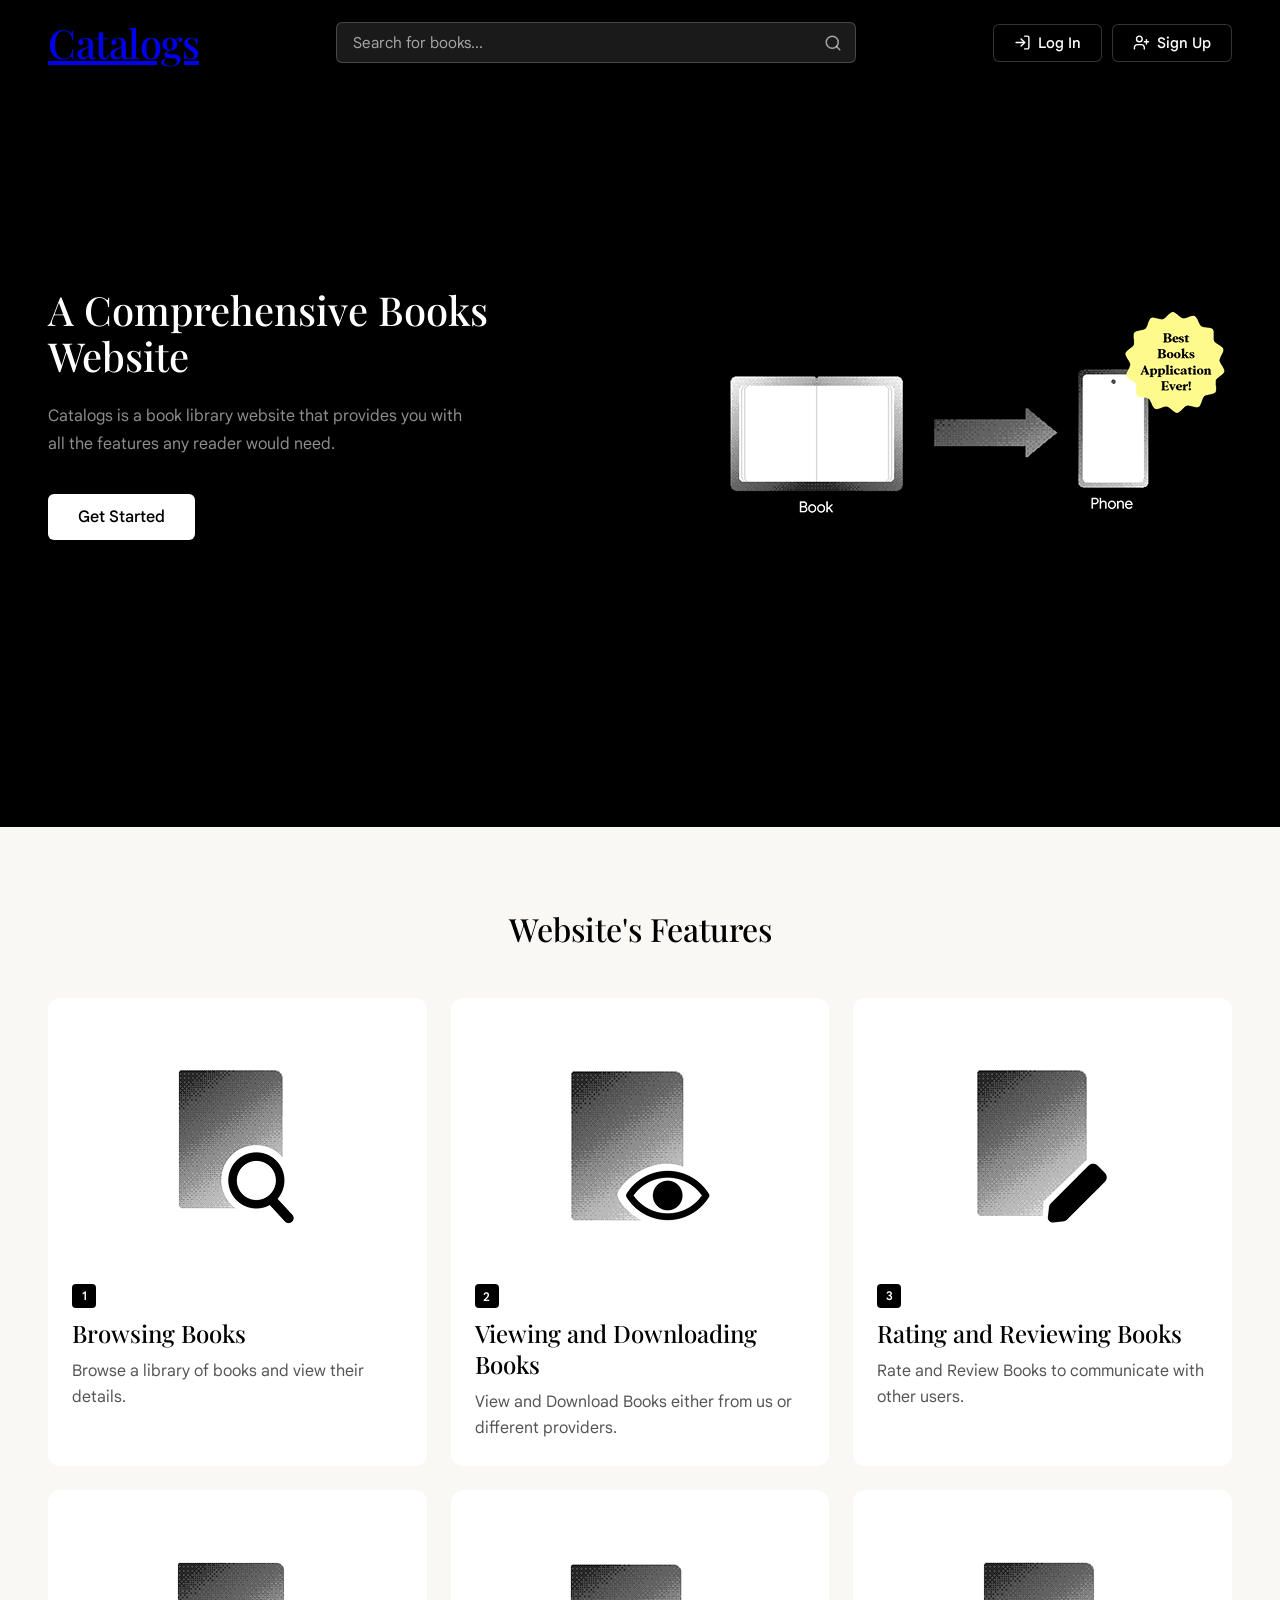
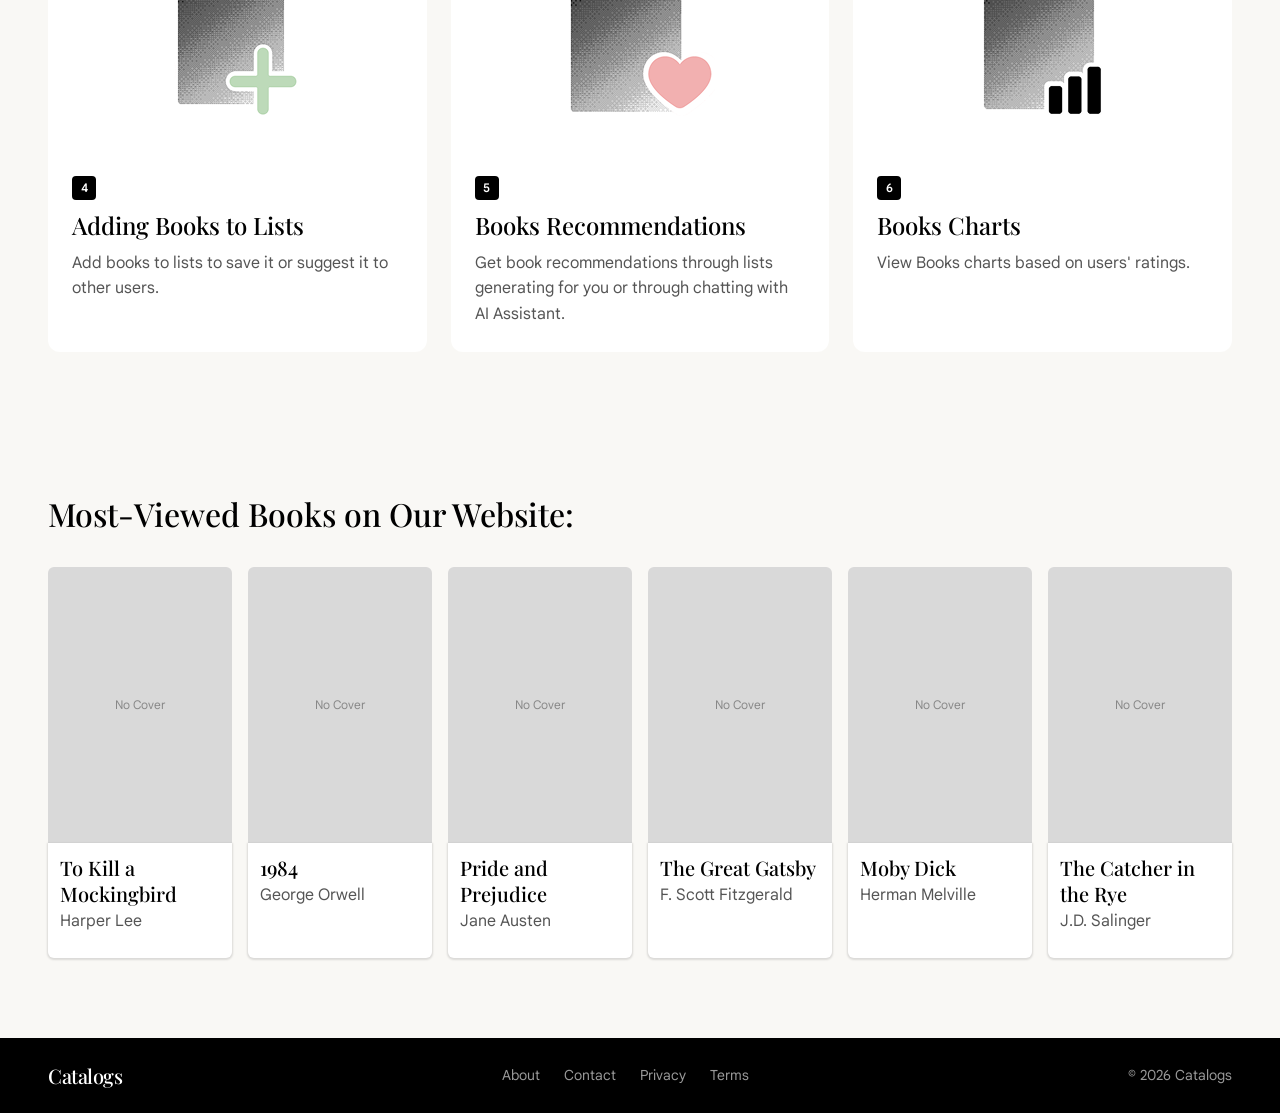
==== Front-end/HTML/index.html @ 331c4505 "added the front-end" ====
<!DOCTYPE html>
<html lang="en">

<head>
  <meta charset="UTF-8" />
  <meta name="viewport" content="width=device-width, initial-scale=1.0" />
  <title>Catalogs</title>
  <link rel="stylesheet" href="../CSS/index.css">
  <script src="../JavaScript/animations.js" defer></script>
  <script src="../JavaScript/functions.js" defer></script>
</head>

<body>
  <!-- NAVBAR -->
  <nav class="nav-bar">
    <div class="nav-logo"><a href="homepage.html">Catalogs</a></div>

    <div class="nav-search">
      <input type="text" placeholder="Search for books..." id="navSearchInput" />
      <span class="search-icon">
        <img src="../assets/Images/Landing Page/Search.svg" alt="search icon">
      </span>
    </div>

    <div class="nav-actions">
      <a href="./login.html" class="btn-login">
        <img src="../assets/Images/Landing Page/LogIn.svg" alt="login icon">
        <span>Log In</span>
      </a>
      <a href="./signup.html" class="btn-signup">
        <img src="../assets/Images/Landing Page/UserPlus.svg" alt="sign up icon">
        <span>Sign Up</span>
      </a>
    </div>

    <button class="hamburger" id="hamburgerBtn" aria-label="Open menu" aria-expanded="false">
      <span></span>
      <span></span>
      <span></span>
    </button>
  </nav>

  <!-- Mobile Menu Overlay -->
  <div class="mobile-menu" id="mobileMenu" aria-hidden="true">
    <a href="./login.html" class="mobile-btn-login">
      <img src="../assets/Images/Landing Page/LogIn.svg" alt="login icon">
      Log In
    </a>
    <a href="./signup.html" class="mobile-btn-signup">
      <img src="../assets/Images/Landing Page/UserPlus.svg" alt="sign up icon">
      Sign Up
    </a>
    <div class="mobile-search">
      <input type="text" placeholder="Search for books..." id="mobileSearchInput" />
      <span class="search-icon">
        <img src="../assets/Images/Landing Page/Search.svg" alt="search icon">
      </span>
    </div>
  </div>

  <!-- HERO SECTION -->
  <section class="hero">
    <div class="hero-text">
      <h1>A Comprehensive Books Website</h1>
      <p>Catalogs is a book library website that provides you with all the features any reader would need.</p>
      <a href="./signup.html" class="btn-get-started">Get Started</a>
    </div>
    <div class="hero-visual">
      <img src="../assets/Images/Landing Page/Hero-visual.png" alt="Book to Phone illustration" />
    </div>
  </section>

  <!-- FEATURES SECTION -->
  <section class="features">
    <h2 class="features-title">Website's Features</h2>
    <div class="features-grid">

      <div class="feature-card">
        <div class="feature-img-wrap">
          <img src="../assets/Images/Landing Page/Feature-browse.png" alt="Browsing Books" />
        </div>
        <span class="feature-number">1</span>
        <h3>Browsing Books</h3>
        <p>Browse a library of books and view their details.</p>
      </div>

      <div class="feature-card">
        <div class="feature-img-wrap">
          <img src="../assets/Images/Landing Page/Feature-download.png" alt="Viewing and Downloading Books" />
        </div>
        <span class="feature-number">2</span>
        <h3>Viewing and Downloading Books</h3>
        <p>View and Download Books either from us or different providers.</p>
      </div>

      <div class="feature-card">
        <div class="feature-img-wrap">
          <img src="../assets/Images/Landing Page/Feature-review.png" alt="Rating and Reviewing Books" />
        </div>
        <span class="feature-number">3</span>
        <h3>Rating and Reviewing Books</h3>
        <p>Rate and Review Books to communicate with other users.</p>
      </div>

      <div class="feature-card">
        <div class="feature-img-wrap">
          <img src="../assets/Images/Landing Page/Feature-list.png" alt="Adding Books to Lists" />
        </div>
        <span class="feature-number">4</span>
        <h3>Adding Books to Lists</h3>
        <p>Add books to lists to save it or suggest it to other users.</p>
      </div>

      <div class="feature-card">
        <div class="feature-img-wrap">
          <img src="../assets/Images/Landing Page/Feature-recommend.png" alt="Books Recommendations" />
        </div>
        <span class="feature-number">5</span>
        <h3>Books Recommendations</h3>
        <p>Get book recommendations through lists generating for you or through chatting with AI Assistant.</p>
      </div>

      <div class="feature-card">
        <div class="feature-img-wrap">
          <img src="../assets/Images/Landing Page/Feature-charts.png" alt="Books Charts" />
        </div>
        <span class="feature-number">6</span>
        <h3>Books Charts</h3>
        <p>View Books charts based on users' ratings.</p>
      </div>

    </div>
  </section>

  <!-- BEST SELLERS SECTION -->
  <section class="bestsellers">
    <h2 class="bestsellers-title">Most-Viewed Books on Our Website:</h2>
    <div class="bestsellers-grid">

      <div class="book-card">
        <div class="book-cover">No Cover</div>
        <div class="book-description">
          <h4>To Kill a Mockingbird</h4>
          <p>Harper Lee</p>
        </div>
      </div>

      <div class="book-card">
        <div class="book-cover">No Cover</div>
        <div class="book-description">
          <h4>1984</h4>
          <p>George Orwell</p>
        </div>
      </div>

      <div class="book-card">
        <div class="book-cover">No Cover</div>
        <div class="book-description">
          <h4>Pride and Prejudice</h4>
          <p>Jane Austen</p>
        </div>
      </div>

      <div class="book-card">
        <div class="book-cover">No Cover</div>
        <div class="book-description">
          <h4>The Great Gatsby</h4>
          <p>F. Scott Fitzgerald</p>
        </div>
      </div>

      <div class="book-card">
        <div class="book-cover">No Cover</div>
        <div class="book-description">
          <h4>Moby Dick</h4>
          <p>Herman Melville</p>
        </div>
      </div>

      <div class="book-card">
        <div class="book-cover">No Cover</div>
        <div class="book-description">
          <h4>The Catcher in the Rye</h4>
          <p>J.D. Salinger</p>
        </div>
      </div>

    </div>
  </section>

  <!-- FOOTER -->
  <footer>
    <div class="footer-logo">
      <a href="#">Catalogs</a>
    </div>
    <nav class="footer-links">
      <a>About</a>
      <a>Contact</a>
      <a>Privacy</a>
      <a>Terms</a>
    </nav>
    <span class="footer-copy">&copy; 2026 Catalogs</span>
  </footer>

</body>

</html>
---- Front-end/CSS/index.css ----
@font-face {
  font-family: 'Product Sans';
  src: url('../assets/Fonts/GoogleSans-VariableFont.woff2') format('woff2'),
    url('../assets/Fonts/GoogleSans-VariableFont.ttf') format('truetype');
  font-weight: 100 900;
  font-style: normal;
  font-display: swap;
}

@font-face {
  font-family: 'Playfair Display';
  src: url('../assets/Fonts/PlayfairDisplay-VariableFont.woff2') format('woff2'),
    url('../assets/Fonts/PlayfairDisplay-VariableFont.ttf') format('truetype');
  font-weight: 400 900;
  font-style: normal;
  font-display: swap;
}

* {
  box-sizing: border-box;
  margin: 0;
  padding: 0;
}

html {
  scroll-behavior: smooth;
}

body {
  color: white;
  font-family: 'Product Sans', sans-serif;
  min-height: 100vh;
}

/* NAVBAR SECTION */
.nav-bar {
  display: flex;
  align-items: center;
  justify-content: space-between;
  padding: 16px 48px;
  background-color: #000000;
  gap: 16px;
  position: fixed;
  width: 100%;
  z-index: 100;
}

.nav-logo {
  font-size: 2.5rem;
  font-weight: 500;
  font-family: 'Playfair Display', serif;
  color: #ffffff;
  letter-spacing: -0.5px;
  flex-shrink: 0;
}

.nav-search {
  flex: 1;
  min-width: 160px;
  max-width: 520px;
  position: relative;
}

.nav-search input {
  width: 100%;
  background-color: #ffffff1a;
  border: 1px solid #ffffff33;
  border-radius: 6px;
  padding: 10px 44px 10px 16px;
  color: #ccc;
  font-size: 0.95rem;
  font-family: 'Product Sans', sans-serif;
  outline: none;
  transition: border-color 0.2s ease;
}

.nav-search input::placeholder {
  color: #ffffff99;
}

.nav-search input:focus {
  border-color: #ffffff80;
}

.nav-search .search-icon {
  position: absolute;
  right: 14px;
  top: 50%;
  transform: translateY(-50%);
  pointer-events: none;
  display: flex;
  align-items: center;
}

.nav-search .search-icon img {
  width: 18px;
  height: 18px;
}

.nav-actions {
  display: flex;
  gap: 10px;
  align-items: center;
  flex-shrink: 0;
}

.btn-login,
.btn-signup {
  display: flex;
  align-items: center;
  gap: 7px;
  padding: 9px 20px;
  border-radius: 6px;
  font-size: 0.92rem;
  font-weight: 500;
  text-decoration: none;
  transition: background 0.2s ease;
  white-space: nowrap;
  background-color: #000000;
  border: 1.5px solid #ffffff33;
  color: #ffffff;
}

.btn-login img,
.btn-signup img {
  width: 17px;
  height: 17px;
}

.btn-login:hover,
.btn-signup:hover {
  background-color: #8d8d8d33;
}

/* HAMBURGER BUTTON */
.hamburger {
  display: none;
  flex-direction: column;
  justify-content: center;
  gap: 5px;
  width: 36px;
  height: 36px;
  background: none;
  border: none;
  cursor: pointer;
  padding: 4px;
  flex-shrink: 0;
}

.hamburger span {
  display: block;
  width: 100%;
  height: 2px;
  background-color: #ffffff;
  border-radius: 2px;
  transition: transform 0.3s ease, opacity 0.3s ease;
  transform-origin: center;
}

.hamburger.is-open span:nth-child(1) {
  transform: translateY(7px) rotate(45deg);
}

.hamburger.is-open span:nth-child(2) {
  opacity: 0;
}

.hamburger.is-open span:nth-child(3) {
  transform: translateY(-7px) rotate(-45deg);
}

/* MOBILE MENU OVERLAY */
.mobile-menu {
  display: none;
  flex-direction: column;
  align-items: center;
  gap: 16px;
  position: fixed;
  inset: 0;
  background-color: #000000;
  z-index: 99;
  padding: 48px 24px 40px;
  margin-top: 28px;
  overflow-y: visible;
  transform: translateY(-100%);
  transition: transform 0.35s ease;
}

.mobile-menu.is-open {
  transform: translateX(0);
}

.mobile-menu-logo {
  font-size: 2rem;
  font-weight: 500;
  font-family: 'Playfair Display', serif;
  color: #ffffff;
  letter-spacing: -0.5px;
  margin-bottom: 8px;
}

.mobile-btn-login,
.mobile-btn-signup {
  display: flex;
  align-items: center;
  justify-content: center;
  gap: 8px;
  width: 100%;
  padding: 12px 20px;
  border-radius: 6px;
  font-size: 1rem;
  font-weight: 500;
  text-decoration: none;
  border: 1.5px solid #ffffff33;
  color: #ffffff;
  background-color: #000000;
  transition: background 0.2s ease;
}

.mobile-btn-login img,
.mobile-btn-signup img {
  width: 18px;
  height: 18px;
}

.mobile-btn-login:hover,
.mobile-btn-signup:hover {
  background-color: #8d8d8d33;
}

.mobile-search {
  position: relative;
  width: 100%;
}

.mobile-search input {
  width: 100%;
  background-color: #ffffff1a;
  border: 1px solid #ffffff33;
  border-radius: 6px;
  padding: 10px 44px 10px 16px;
  color: #ccc;
  font-size: 0.95rem;
  font-family: 'Product Sans', sans-serif;
  outline: none;
  transition: border-color 0.2s ease;
}

.mobile-search input::placeholder {
  color: #ffffff99;
}

.mobile-search input:focus {
  border-color: #ffffff80;
}

.mobile-search .search-icon {
  position: absolute;
  right: 14px;
  top: 50%;
  transform: translateY(-50%);
  pointer-events: none;
  display: flex;
  align-items: center;
}

.mobile-search .search-icon img {
  width: 18px;
  height: 18px;
}

/* HERO SECTION */
.hero {
  display: flex;
  align-items: center;
  justify-content: space-between;
  padding: 80px 48px;
  min-height: calc(100vh - 73px);
  background-color: #000000;
  gap: 40px;
}

.hero-text {
  max-width: 500px;
  flex-shrink: 0;
}

.hero-text h1 {
  font-size: clamp(1.75rem, 4vw, 2.5rem);
  font-weight: 500;
  font-family: 'Playfair Display', serif;
  line-height: 1.15;
  color: #ffffff;
  margin-bottom: 24px;
}

.hero-text p {
  font-size: clamp(0.88rem, 1.5vw, 1rem);
  font-weight: 400;
  color: #8d8d8d;
  line-height: 1.7;
  margin-bottom: 36px;
  max-width: 420px;
}

.btn-get-started {
  display: inline-block;
  padding: 13px 30px;
  background-color: #ffffff;
  color: #000000;
  text-decoration: none;
  font-size: 1rem;
  font-weight: 500;
  border-radius: 6px;
  border: none;
  transition: background 0.2s ease;
}

.btn-get-started:hover {
  background-color: #e0e0e0;
}

/* HERO VISUAL (IMAGE) */
.hero-visual {
  display: flex;
  align-items: center;
  justify-content: center;
  flex-shrink: 0;
}

.hero-visual img {
  max-width: 520px;
  width: 100%;
  height: auto;
  object-fit: contain;
}

/* FEATURES SECTION */
.features {
  background-color: #F9F8F5;
  padding: 80px 48px;
}

.features-title {
  font-size: clamp(1.5rem, 4vw, 2rem);
  font-weight: 500;
  font-family: 'Playfair Display', serif;
  color: #000000;
  text-align: center;
  margin-bottom: 48px;
}

.features-grid {
  display: grid;
  grid-template-columns: repeat(3, 1fr);
  gap: 24px;
  max-width: 100%;
  margin: 0 auto;
}

.feature-card {
  background-color: #ffffff;
  border-radius: 12px;
  padding: 24px;
  display: flex;
  flex-direction: column;
  gap: 10px;
}

.feature-img-wrap {
  width: 100%;
  aspect-ratio: 4 / 3;
  background-color: #ffffff;
  border-radius: 8px;
  overflow: hidden;
  margin-bottom: 4px;
  display: flex;
  align-items: center;
  justify-content: center;
}

.feature-img-wrap img {
  width: 160px;
  height: 300px;
  object-fit: contain;
}

.feature-number {
  display: inline-flex;
  align-items: center;
  justify-content: center;
  width: 24px;
  height: 24px;
  background-color: #000000;
  color: #ffffff;
  font-size: 0.75rem;
  font-weight: 600;
  border-radius: 4px;
}

.feature-card h3 {
  font-size: 1.5rem;
  font-weight: 500;
  font-family: 'Playfair Display', serif;
  color: #000000;
  line-height: 1.3;
}

.feature-card p {
  font-size: 1rem;
  font-weight: 400;
  color: #555555;
  line-height: 1.6;
}

/* BEST SELLERS SECTION */
.bestsellers {
  background-color: #F9F8F5;
  padding: 60px 48px 80px;
}

.bestsellers-title {
  font-size: clamp(1.5rem, 4vw, 2rem);
  font-weight: 500;
  font-family: 'Playfair Display', serif;
  color: #000000;
  margin-bottom: 32px;
}

.bestsellers-grid {
  display: grid;
  grid-template-columns: repeat(6, 1fr);
  gap: 16px;
  max-width: 100%;
}

.book-card {
  display: flex;
  flex-direction: column;
  justify-content: space-between;
  cursor: pointer;
  transition: all 0.4s ease;
}

.book-card:hover {
  box-shadow: 0px 8px 8px -5px rgba(0, 0, 0, 0.12);
}

.book-card:hover h4 {
  text-decoration: underline;
}

.book-cover {
  width: 100%;
  aspect-ratio: 2 / 3;
  background-color: #d9d9d9;
  border-top-left-radius: 6px;
  border-top-right-radius: 6px;
  display: flex;
  align-items: center;
  justify-content: center;
  font-size: 0.75rem;
  color: #888888;
}

.book-description {
  aspect-ratio: 4 / 2.5;
  background-color: #ffffff;
  display: flex;
  flex-direction: column;
  border-bottom-left-radius: 6px;
  border-bottom-right-radius: 6px;
  padding: 12px 12px;
  box-shadow: 0px 1px 2px 1px rgba(0, 0, 0, 0.12);
}

.book-card h4 {
  font-size: 1.25rem;
  font-weight: 500;
  font-family: 'Playfair Display', serif;
  color: #000000;
  line-height: 1.3;
}

.book-card p {
  font-size: 1rem;
  font-weight: 400;
  color: #555555;
  margin-top: 4px;
}

/* FOOTER */
footer {
  background-color: #000000;
  display: flex;
  align-items: center;
  justify-content: space-between;
  padding: 24px 48px;
  flex-wrap: wrap;
  gap: 16px;
}

.footer-logo a {
  text-decoration: none;
  font-size: 1.25rem;
  font-weight: 500;
  font-family: 'Playfair Display', serif;
  color: #ffffff;
  letter-spacing: -0.5px;
  transition: color 0.2s ease;
}

.footer-logo a:hover {
  color: #ffffffCC;
}

.footer-links {
  display: flex;
  gap: 24px;
  flex-wrap: wrap;
}

.footer-links a {
  font-size: 0.875rem;
  font-weight: 400;
  font-family: 'Product Sans', sans-serif;
  color: #ffffff99;
  cursor: pointer;
  text-decoration: none;
  transition: color 0.2s ease;
}

.footer-links a:hover {
  color: #ffffff;
}

.footer-copy {
  font-size: 0.875rem;
  font-family: 'Product Sans', sans-serif;
  color: #ffffff99;
}

@media (max-width: 1150px) {
  nav {
    padding: 14px 24px;
  }

  .nav-logo {
    font-size: 2rem;
  }

  .hero {
    flex-direction: column;
    align-items: center;
    text-align: center;
    padding: 100px 24px 60px;
    min-height: auto;
    gap: 60px;
  }

  .hero-text {
    max-width: 100%;
  }

  .hero-text p {
    max-width: 100%;
    margin-left: auto;
    margin-right: auto;
  }

  .hero-visual {
    width: 100%;
  }

  .hero-visual img {
    max-width: 420px;
  }

  .features {
    padding: 60px 80px;
  }

  .features-grid {
    grid-template-columns: repeat(2, 1fr);
  }

  .bestsellers {
    padding: 40px 80px 60px;
  }

  .bestsellers-grid {
    grid-template-columns: repeat(3, 1fr);
  }

  footer {
    padding: 24px;
  }
}

/* TABLET (<= 768px) */
@media (max-width: 768px) {

  .nav-search,
  .nav-actions {
    display: none;
  }

  .hamburger {
    display: flex;
  }

  .mobile-menu {
    display: flex;
  }

  .features-grid {
    grid-template-columns: repeat(1, 1fr);
  }

  .bestsellers-grid {
    grid-template-columns: repeat(2, 1fr);
  }

  footer {
    flex-direction: column;
    align-items: center;
    text-align: center;
    padding: 24px 16px;
  }

  .footer-links {
    justify-content: center;
  }
}

/* MOBILE (<= 480px) */
@media (max-width: 480px) {
  .hero {
    gap: 48px;
  }

  .hero-text h1 {
    font-size: clamp(1.7rem, 7vw, 2.4rem);
  }

  .hero-visual img {
    max-width: 100%;
  }

  .features {
    padding: 48px 16px;
  }

  .features-grid {
    grid-template-columns: 1fr;
  }

  .bestsellers {
    padding: 32px 16px 48px;
  }

  .bestsellers-grid {
    grid-template-columns: repeat(2, 1fr);
  }
}
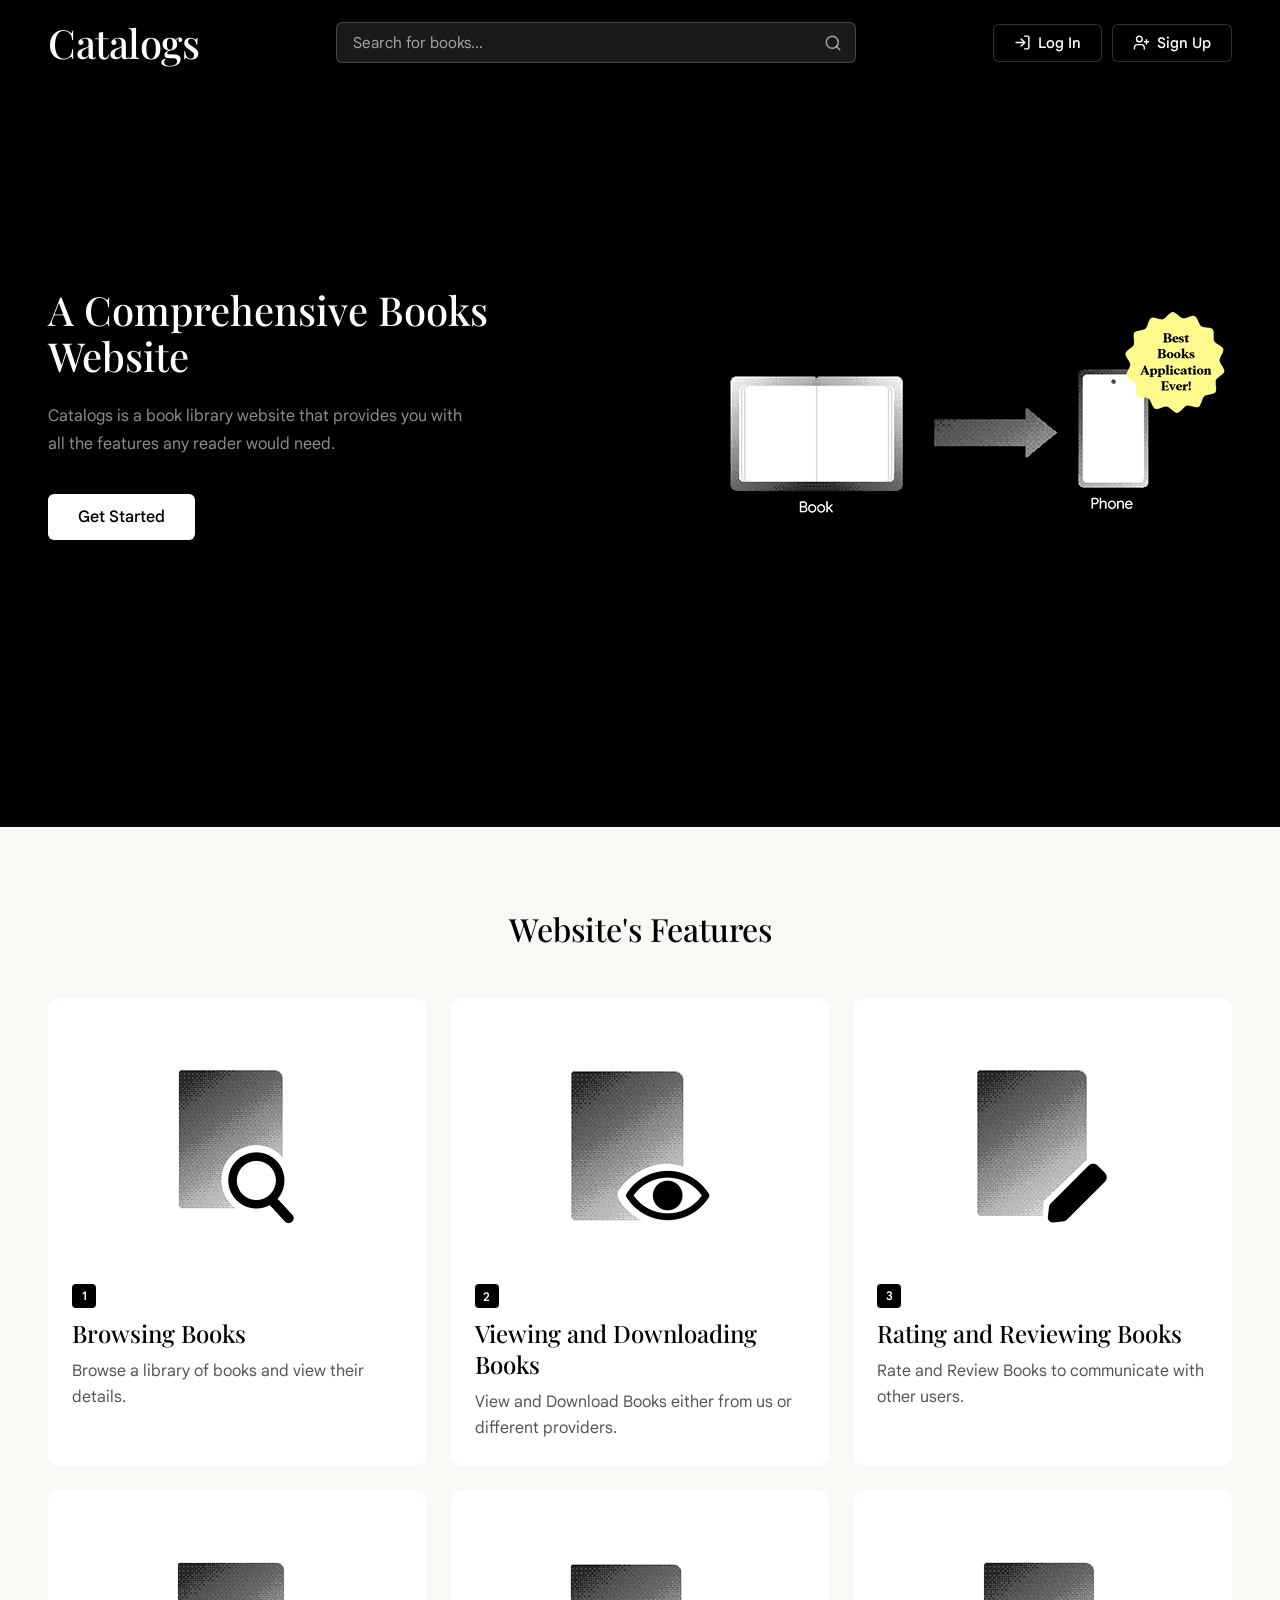
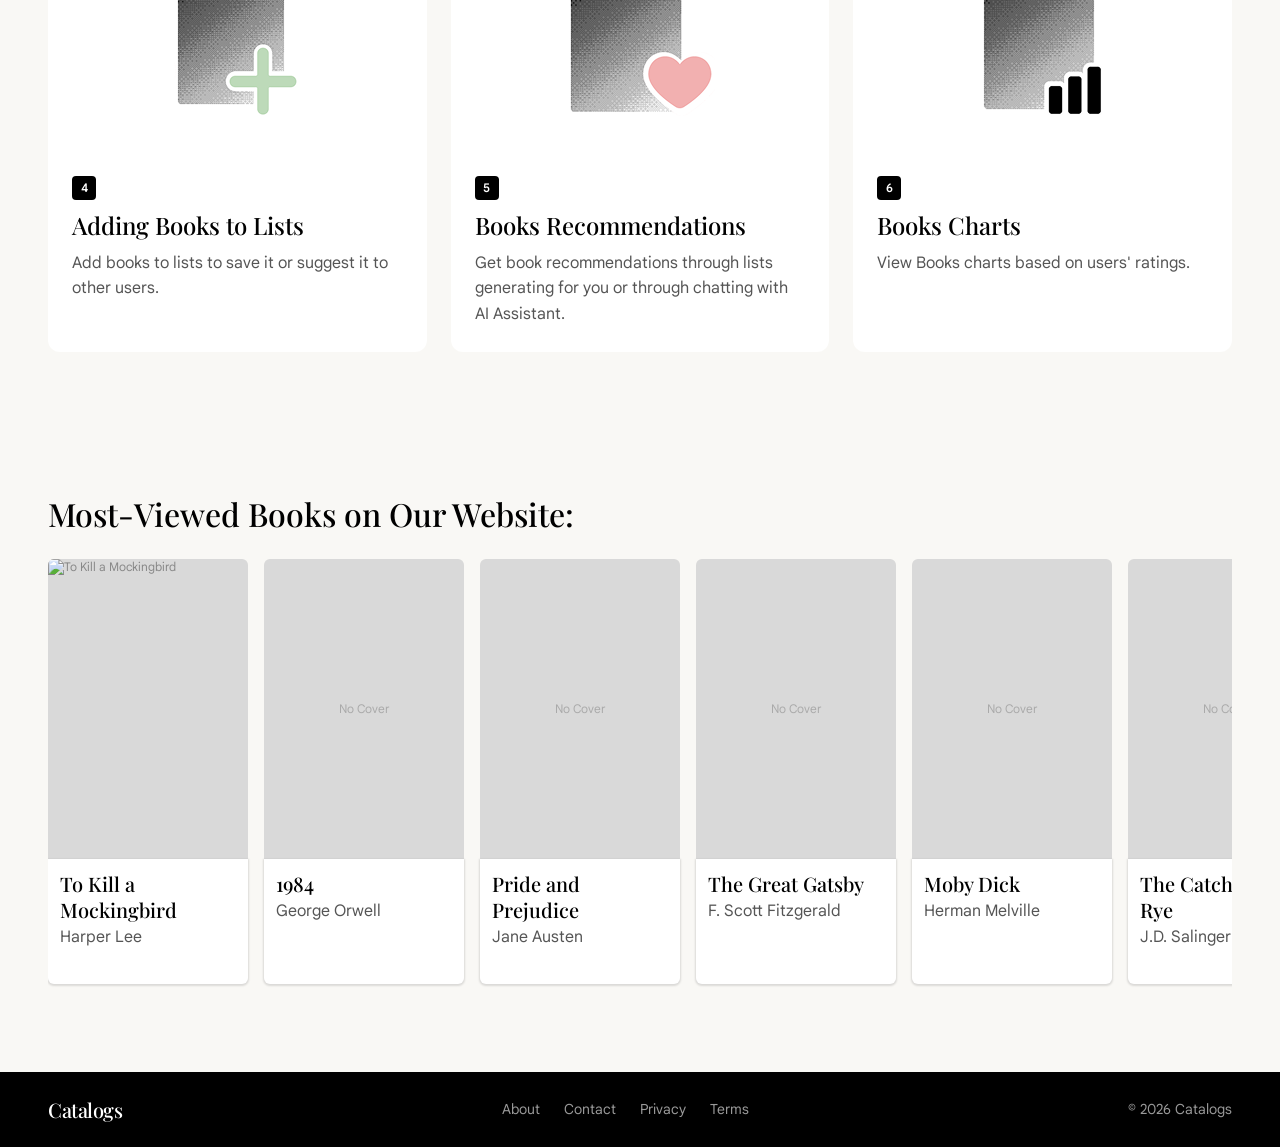
==== commit fc88ef1f: "made the folder more organized" ====
--- a/Front-end/HTML/index.html
+++ b/Front-end/HTML/index.html
@@ -5,15 +5,19 @@
   <meta charset="UTF-8" />
   <meta name="viewport" content="width=device-width, initial-scale=1.0" />
   <title>Catalogs</title>
+  <link rel="stylesheet" href="../CSS/Shared CSS/shared1.css">
   <link rel="stylesheet" href="../CSS/index.css">
   <script src="../JavaScript/animations.js" defer></script>
   <script src="../JavaScript/functions.js" defer></script>
+  <script src="../JavaScript/books.js" defer></script>
 </head>
 
 <body>
   <!-- NAVBAR -->
   <nav class="nav-bar">
-    <div class="nav-logo"><a href="homepage.html">Catalogs</a></div>
+    <div class="nav-logo">
+      <a href="homepage.html">Catalogs</a>
+    </div>
 
     <div class="nav-search">
       <input type="text" placeholder="Search for books..." id="navSearchInput" />
@@ -134,57 +138,12 @@
 
   <!-- BEST SELLERS SECTION -->
   <section class="bestsellers">
-    <h2 class="bestsellers-title">Most-Viewed Books on Our Website:</h2>
-    <div class="bestsellers-grid">
-
-      <div class="book-card">
-        <div class="book-cover">No Cover</div>
-        <div class="book-description">
-          <h4>To Kill a Mockingbird</h4>
-          <p>Harper Lee</p>
+    <div class="book-section">
+      <h2 class="section-title">Most-Viewed Books on Our Website:</h2>
+      <div class="scroll-wrapper">
+        <div class="books-row" id="row-recent">
         </div>
       </div>
-
-      <div class="book-card">
-        <div class="book-cover">No Cover</div>
-        <div class="book-description">
-          <h4>1984</h4>
-          <p>George Orwell</p>
-        </div>
-      </div>
-
-      <div class="book-card">
-        <div class="book-cover">No Cover</div>
-        <div class="book-description">
-          <h4>Pride and Prejudice</h4>
-          <p>Jane Austen</p>
-        </div>
-      </div>
-
-      <div class="book-card">
-        <div class="book-cover">No Cover</div>
-        <div class="book-description">
-          <h4>The Great Gatsby</h4>
-          <p>F. Scott Fitzgerald</p>
-        </div>
-      </div>
-
-      <div class="book-card">
-        <div class="book-cover">No Cover</div>
-        <div class="book-description">
-          <h4>Moby Dick</h4>
-          <p>Herman Melville</p>
-        </div>
-      </div>
-
-      <div class="book-card">
-        <div class="book-cover">No Cover</div>
-        <div class="book-description">
-          <h4>The Catcher in the Rye</h4>
-          <p>J.D. Salinger</p>
-        </div>
-      </div>
-
     </div>
   </section>
 
--- a/Front-end/CSS/Shared CSS/shared1.css
+++ b/Front-end/CSS/Shared CSS/shared1.css
@@ -0,0 +1,319 @@
+@font-face {
+  font-family: 'Product Sans';
+  src: url('../assets/Fonts/GoogleSans-VariableFont.woff2') format('woff2'),
+    url('../assets/Fonts/GoogleSans-VariableFont.ttf') format('truetype');
+  font-weight: 100 900;
+  font-style: normal;
+  font-display: swap;
+}
+
+@font-face {
+  font-family: 'Playfair Display';
+  src: url('../assets/Fonts/PlayfairDisplay-VariableFont.woff2') format('woff2'),
+    url('../assets/Fonts/PlayfairDisplay-VariableFont.ttf') format('truetype');
+  font-weight: 400 900;
+  font-style: normal;
+  font-display: swap;
+}
+
+* {
+  box-sizing: border-box;
+  margin: 0;
+  padding: 0;
+}
+
+body {
+  background-color: #F9F8F5;
+  color: white;
+  font-family: 'Product Sans', sans-serif;
+  min-height: 100vh;
+}
+
+/* NAVBAR SECTION */
+.nav-bar {
+  display: flex;
+  align-items: center;
+  justify-content: space-between;
+  padding: 16px 48px;
+  background-color: #000000;
+  gap: 16px;
+  position: fixed;
+  width: 100%;
+  z-index: 100;
+}
+
+.nav-logo * {
+  font-size: 2.5rem;
+  font-weight: 500;
+  font-family: 'Playfair Display', serif;
+  color: #ffffff;
+  letter-spacing: -0.5px;
+  text-decoration: none;
+  flex-shrink: 0;
+}
+
+.nav-search {
+  flex: 1;
+  min-width: 160px;
+  max-width: 520px;
+  position: relative;
+}
+
+.nav-search input {
+  width: 100%;
+  background-color: #ffffff1a;
+  border: 1px solid #ffffff33;
+  border-radius: 6px;
+  padding: 10px 44px 10px 16px;
+  color: #ccc;
+  font-size: 0.95rem;
+  font-family: 'Product Sans', sans-serif;
+  outline: none;
+  transition: border-color 0.2s ease;
+}
+
+.nav-search input::placeholder {
+  color: #ffffff99;
+}
+
+.nav-search input:focus {
+  border-color: #ffffff80;
+}
+
+.nav-search .search-icon {
+  position: absolute;
+  right: 14px;
+  top: 50%;
+  transform: translateY(-50%);
+  pointer-events: none;
+  display: flex;
+  align-items: center;
+}
+
+.nav-search .search-icon img {
+  width: 18px;
+  height: 18px;
+}
+
+.nav-actions {
+  display: flex;
+  gap: 10px;
+  align-items: center;
+  flex-shrink: 0;
+}
+
+.btn-login,
+.btn-signup {
+  display: flex;
+  align-items: center;
+  gap: 7px;
+  padding: 9px 20px;
+  border-radius: 6px;
+  font-size: 0.92rem;
+  font-weight: 500;
+  text-decoration: none;
+  transition: background 0.2s ease;
+  white-space: nowrap;
+  background-color: #000000;
+  border: 1.5px solid #ffffff33;
+  color: #ffffff;
+}
+
+.btn-login img,
+.btn-signup img {
+  width: 17px;
+  height: 17px;
+}
+
+.btn-login:hover,
+.btn-signup:hover {
+  background-color: #8d8d8d33;
+}
+
+/* HAMBURGER BUTTON */
+.hamburger {
+  display: none;
+  flex-direction: column;
+  justify-content: center;
+  gap: 5px;
+  width: 36px;
+  height: 36px;
+  background: none;
+  border: none;
+  cursor: pointer;
+  padding: 4px;
+  flex-shrink: 0;
+}
+
+.hamburger span {
+  display: block;
+  width: 100%;
+  height: 2px;
+  background-color: #ffffff;
+  border-radius: 2px;
+  transition: transform 0.3s ease, opacity 0.3s ease;
+  transform-origin: center;
+}
+
+.hamburger.is-open span:nth-child(1) {
+  transform: translateY(7px) rotate(45deg);
+}
+
+.hamburger.is-open span:nth-child(2) {
+  opacity: 0;
+}
+
+.hamburger.is-open span:nth-child(3) {
+  transform: translateY(-7px) rotate(-45deg);
+}
+
+/* MOBILE MENU OVERLAY */
+.mobile-menu {
+  display: none;
+  flex-direction: column;
+  align-items: center;
+  gap: 16px;
+  position: fixed;
+  inset: 0;
+  background-color: #000000;
+  z-index: 99;
+  padding: 48px 24px 40px;
+  margin-top: 28px;
+  overflow-y: visible;
+  transform: translateY(-100%);
+  transition: transform 0.35s ease;
+}
+
+.mobile-menu.is-open {
+  transform: translateX(0);
+}
+
+.mobile-menu-logo {
+  font-size: 2rem;
+  font-weight: 500;
+  font-family: 'Playfair Display', serif;
+  color: #ffffff;
+  letter-spacing: -0.5px;
+  margin-bottom: 8px;
+}
+
+.mobile-btn-login,
+.mobile-btn-signup {
+  display: flex;
+  align-items: center;
+  justify-content: center;
+  gap: 8px;
+  width: 100%;
+  padding: 12px 20px;
+  border-radius: 6px;
+  font-size: 1rem;
+  font-weight: 500;
+  text-decoration: none;
+  border: 1.5px solid #ffffff33;
+  color: #ffffff;
+  background-color: #000000;
+  transition: background 0.2s ease;
+}
+
+.mobile-btn-login img,
+.mobile-btn-signup img {
+  width: 18px;
+  height: 18px;
+}
+
+.mobile-btn-login:hover,
+.mobile-btn-signup:hover {
+  background-color: #8d8d8d33;
+}
+
+.mobile-search {
+  position: relative;
+  width: 100%;
+}
+
+.mobile-search input {
+  width: 100%;
+  background-color: #ffffff1a;
+  border: 1px solid #ffffff33;
+  border-radius: 6px;
+  padding: 10px 44px 10px 16px;
+  color: #ccc;
+  font-size: 0.95rem;
+  font-family: 'Product Sans', sans-serif;
+  outline: none;
+  transition: border-color 0.2s ease;
+}
+
+.mobile-search input::placeholder {
+  color: #ffffff99;
+}
+
+.mobile-search input:focus {
+  border-color: #ffffff80;
+}
+
+.mobile-search .search-icon {
+  position: absolute;
+  right: 14px;
+  top: 50%;
+  transform: translateY(-50%);
+  pointer-events: none;
+  display: flex;
+  align-items: center;
+}
+
+.mobile-search .search-icon img {
+  width: 18px;
+  height: 18px;
+}
+
+/* FOOTER */
+footer {
+  background-color: #000000;
+  display: flex;
+  align-items: center;
+  justify-content: space-between;
+  padding: 24px 48px;
+  flex-wrap: wrap;
+  gap: 16px;
+}
+
+.footer-logo a {
+  text-decoration: none;
+  font-size: 1.25rem;
+  font-weight: 500;
+  font-family: 'Playfair Display', serif;
+  color: #ffffff;
+  letter-spacing: -0.5px;
+  transition: color 0.2s ease;
+}
+
+.footer-logo a:hover {
+  color: #ffffffCC;
+}
+
+.footer-links {
+  display: flex;
+  gap: 24px;
+  flex-wrap: wrap;
+}
+
+.footer-links a {
+  font-size: 0.875rem;
+  font-weight: 400;
+  font-family: 'Product Sans', sans-serif;
+  color: #ffffff99;
+  cursor: pointer;
+  text-decoration: none;
+  transition: color 0.2s ease;
+}
+
+.footer-links a:hover {
+  color: #ffffff;
+}
+
+.footer-copy {
+  font-size: 0.875rem;
+  font-family: 'Product Sans', sans-serif;
+  color: #ffffff99;
+}
--- a/Front-end/CSS/index.css
+++ b/Front-end/CSS/index.css
@@ -16,257 +16,8 @@
   font-display: swap;
 }
 
-* {
-  box-sizing: border-box;
-  margin: 0;
-  padding: 0;
-}
-
 html {
   scroll-behavior: smooth;
-}
-
-body {
-  color: white;
-  font-family: 'Product Sans', sans-serif;
-  min-height: 100vh;
-}
-
-/* NAVBAR SECTION */
-.nav-bar {
-  display: flex;
-  align-items: center;
-  justify-content: space-between;
-  padding: 16px 48px;
-  background-color: #000000;
-  gap: 16px;
-  position: fixed;
-  width: 100%;
-  z-index: 100;
-}
-
-.nav-logo {
-  font-size: 2.5rem;
-  font-weight: 500;
-  font-family: 'Playfair Display', serif;
-  color: #ffffff;
-  letter-spacing: -0.5px;
-  flex-shrink: 0;
-}
-
-.nav-search {
-  flex: 1;
-  min-width: 160px;
-  max-width: 520px;
-  position: relative;
-}
-
-.nav-search input {
-  width: 100%;
-  background-color: #ffffff1a;
-  border: 1px solid #ffffff33;
-  border-radius: 6px;
-  padding: 10px 44px 10px 16px;
-  color: #ccc;
-  font-size: 0.95rem;
-  font-family: 'Product Sans', sans-serif;
-  outline: none;
-  transition: border-color 0.2s ease;
-}
-
-.nav-search input::placeholder {
-  color: #ffffff99;
-}
-
-.nav-search input:focus {
-  border-color: #ffffff80;
-}
-
-.nav-search .search-icon {
-  position: absolute;
-  right: 14px;
-  top: 50%;
-  transform: translateY(-50%);
-  pointer-events: none;
-  display: flex;
-  align-items: center;
-}
-
-.nav-search .search-icon img {
-  width: 18px;
-  height: 18px;
-}
-
-.nav-actions {
-  display: flex;
-  gap: 10px;
-  align-items: center;
-  flex-shrink: 0;
-}
-
-.btn-login,
-.btn-signup {
-  display: flex;
-  align-items: center;
-  gap: 7px;
-  padding: 9px 20px;
-  border-radius: 6px;
-  font-size: 0.92rem;
-  font-weight: 500;
-  text-decoration: none;
-  transition: background 0.2s ease;
-  white-space: nowrap;
-  background-color: #000000;
-  border: 1.5px solid #ffffff33;
-  color: #ffffff;
-}
-
-.btn-login img,
-.btn-signup img {
-  width: 17px;
-  height: 17px;
-}
-
-.btn-login:hover,
-.btn-signup:hover {
-  background-color: #8d8d8d33;
-}
-
-/* HAMBURGER BUTTON */
-.hamburger {
-  display: none;
-  flex-direction: column;
-  justify-content: center;
-  gap: 5px;
-  width: 36px;
-  height: 36px;
-  background: none;
-  border: none;
-  cursor: pointer;
-  padding: 4px;
-  flex-shrink: 0;
-}
-
-.hamburger span {
-  display: block;
-  width: 100%;
-  height: 2px;
-  background-color: #ffffff;
-  border-radius: 2px;
-  transition: transform 0.3s ease, opacity 0.3s ease;
-  transform-origin: center;
-}
-
-.hamburger.is-open span:nth-child(1) {
-  transform: translateY(7px) rotate(45deg);
-}
-
-.hamburger.is-open span:nth-child(2) {
-  opacity: 0;
-}
-
-.hamburger.is-open span:nth-child(3) {
-  transform: translateY(-7px) rotate(-45deg);
-}
-
-/* MOBILE MENU OVERLAY */
-.mobile-menu {
-  display: none;
-  flex-direction: column;
-  align-items: center;
-  gap: 16px;
-  position: fixed;
-  inset: 0;
-  background-color: #000000;
-  z-index: 99;
-  padding: 48px 24px 40px;
-  margin-top: 28px;
-  overflow-y: visible;
-  transform: translateY(-100%);
-  transition: transform 0.35s ease;
-}
-
-.mobile-menu.is-open {
-  transform: translateX(0);
-}
-
-.mobile-menu-logo {
-  font-size: 2rem;
-  font-weight: 500;
-  font-family: 'Playfair Display', serif;
-  color: #ffffff;
-  letter-spacing: -0.5px;
-  margin-bottom: 8px;
-}
-
-.mobile-btn-login,
-.mobile-btn-signup {
-  display: flex;
-  align-items: center;
-  justify-content: center;
-  gap: 8px;
-  width: 100%;
-  padding: 12px 20px;
-  border-radius: 6px;
-  font-size: 1rem;
-  font-weight: 500;
-  text-decoration: none;
-  border: 1.5px solid #ffffff33;
-  color: #ffffff;
-  background-color: #000000;
-  transition: background 0.2s ease;
-}
-
-.mobile-btn-login img,
-.mobile-btn-signup img {
-  width: 18px;
-  height: 18px;
-}
-
-.mobile-btn-login:hover,
-.mobile-btn-signup:hover {
-  background-color: #8d8d8d33;
-}
-
-.mobile-search {
-  position: relative;
-  width: 100%;
-}
-
-.mobile-search input {
-  width: 100%;
-  background-color: #ffffff1a;
-  border: 1px solid #ffffff33;
-  border-radius: 6px;
-  padding: 10px 44px 10px 16px;
-  color: #ccc;
-  font-size: 0.95rem;
-  font-family: 'Product Sans', sans-serif;
-  outline: none;
-  transition: border-color 0.2s ease;
-}
-
-.mobile-search input::placeholder {
-  color: #ffffff99;
-}
-
-.mobile-search input:focus {
-  border-color: #ffffff80;
-}
-
-.mobile-search .search-icon {
-  position: absolute;
-  right: 14px;
-  top: 50%;
-  transform: translateY(-50%);
-  pointer-events: none;
-  display: flex;
-  align-items: center;
-}
-
-.mobile-search .search-icon img {
-  width: 18px;
-  height: 18px;
 }
 
 /* HERO SECTION */
@@ -337,7 +88,6 @@
 
 /* FEATURES SECTION */
 .features {
-  background-color: #F9F8F5;
   padding: 80px 48px;
 }
 
@@ -415,31 +165,49 @@
 
 /* BEST SELLERS SECTION */
 .bestsellers {
-  background-color: #F9F8F5;
   padding: 60px 48px 80px;
 }
 
-.bestsellers-title {
-  font-size: clamp(1.5rem, 4vw, 2rem);
-  font-weight: 500;
-  font-family: 'Playfair Display', serif;
-  color: #000000;
-  margin-bottom: 32px;
-}
-
-.bestsellers-grid {
-  display: grid;
-  grid-template-columns: repeat(6, 1fr);
+.book-section {
+  display: flex;
+  flex-direction: column;
   gap: 16px;
-  max-width: 100%;
+}
+
+.section-title {
+  font-family: 'Playfair Display', serif;
+  font-size: 2rem;
+  font-weight: 500;
+  color: #000000;
+}
+
+.scroll-wrapper {
+  overflow-x: auto;
+  overflow-y: visible;
+  scrollbar-width: none;
+  -ms-overflow-style: none;
+  padding: 8px 0;
+}
+
+.scroll-wrapper::-webkit-scrollbar {
+  display: none;
+}
+
+.books-row {
+  display: flex;
+  flex-direction: row;
+  gap: 16px;
+  padding: 0;
+  width: max-content;
 }
 
 .book-card {
   display: flex;
   flex-direction: column;
-  justify-content: space-between;
+  flex-shrink: 0;
   cursor: pointer;
   transition: all 0.4s ease;
+  width: 200px;
 }
 
 .book-card:hover {
@@ -456,14 +224,29 @@
   background-color: #d9d9d9;
   border-top-left-radius: 6px;
   border-top-right-radius: 6px;
+  overflow: hidden;
   display: flex;
   align-items: center;
   justify-content: center;
   font-size: 0.75rem;
   color: #888888;
-}
-
-.book-description {
+  flex-shrink: 0;
+}
+
+.book-cover img {
+  width: 100%;
+  height: 100%;
+  object-fit: fill;
+  display: block;
+}
+
+.book-cover-placeholder {
+  font-size: 0.75rem;
+  color: #aaaaaa;
+  user-select: none;
+}
+
+.book-info {
   aspect-ratio: 4 / 2.5;
   background-color: #ffffff;
   display: flex;
@@ -474,78 +257,31 @@
   box-shadow: 0px 1px 2px 1px rgba(0, 0, 0, 0.12);
 }
 
-.book-card h4 {
+.book-title {
   font-size: 1.25rem;
   font-weight: 500;
-  font-family: 'Playfair Display', serif;
-  color: #000000;
+  color: #000000;
+  font-family: 'Playfair Display', serif;
   line-height: 1.3;
-}
-
-.book-card p {
+  overflow: hidden;
+}
+
+.book-author {
   font-size: 1rem;
   font-weight: 400;
   color: #555555;
   margin-top: 4px;
-}
-
-/* FOOTER */
-footer {
-  background-color: #000000;
-  display: flex;
-  align-items: center;
-  justify-content: space-between;
-  padding: 24px 48px;
-  flex-wrap: wrap;
-  gap: 16px;
-}
-
-.footer-logo a {
-  text-decoration: none;
-  font-size: 1.25rem;
-  font-weight: 500;
-  font-family: 'Playfair Display', serif;
-  color: #ffffff;
-  letter-spacing: -0.5px;
-  transition: color 0.2s ease;
-}
-
-.footer-logo a:hover {
-  color: #ffffffCC;
-}
-
-.footer-links {
-  display: flex;
-  gap: 24px;
-  flex-wrap: wrap;
-}
-
-.footer-links a {
-  font-size: 0.875rem;
-  font-weight: 400;
-  font-family: 'Product Sans', sans-serif;
-  color: #ffffff99;
-  cursor: pointer;
-  text-decoration: none;
-  transition: color 0.2s ease;
-}
-
-.footer-links a:hover {
-  color: #ffffff;
-}
-
-.footer-copy {
-  font-size: 0.875rem;
-  font-family: 'Product Sans', sans-serif;
-  color: #ffffff99;
+  white-space: nowrap;
+  overflow: hidden;
+  text-overflow: ellipsis;
 }
 
 @media (max-width: 1150px) {
-  nav {
+  .nav-bar {
     padding: 14px 24px;
   }
 
-  .nav-logo {
+  .nav-logo * {
     font-size: 2rem;
   }
 
@@ -588,10 +324,6 @@
     padding: 40px 80px 60px;
   }
 
-  .bestsellers-grid {
-    grid-template-columns: repeat(3, 1fr);
-  }
-
   footer {
     padding: 24px;
   }
@@ -615,10 +347,6 @@
 
   .features-grid {
     grid-template-columns: repeat(1, 1fr);
-  }
-
-  .bestsellers-grid {
-    grid-template-columns: repeat(2, 1fr);
   }
 
   footer {
@@ -658,8 +386,4 @@
   .bestsellers {
     padding: 32px 16px 48px;
   }
-
-  .bestsellers-grid {
-    grid-template-columns: repeat(2, 1fr);
-  }
 }
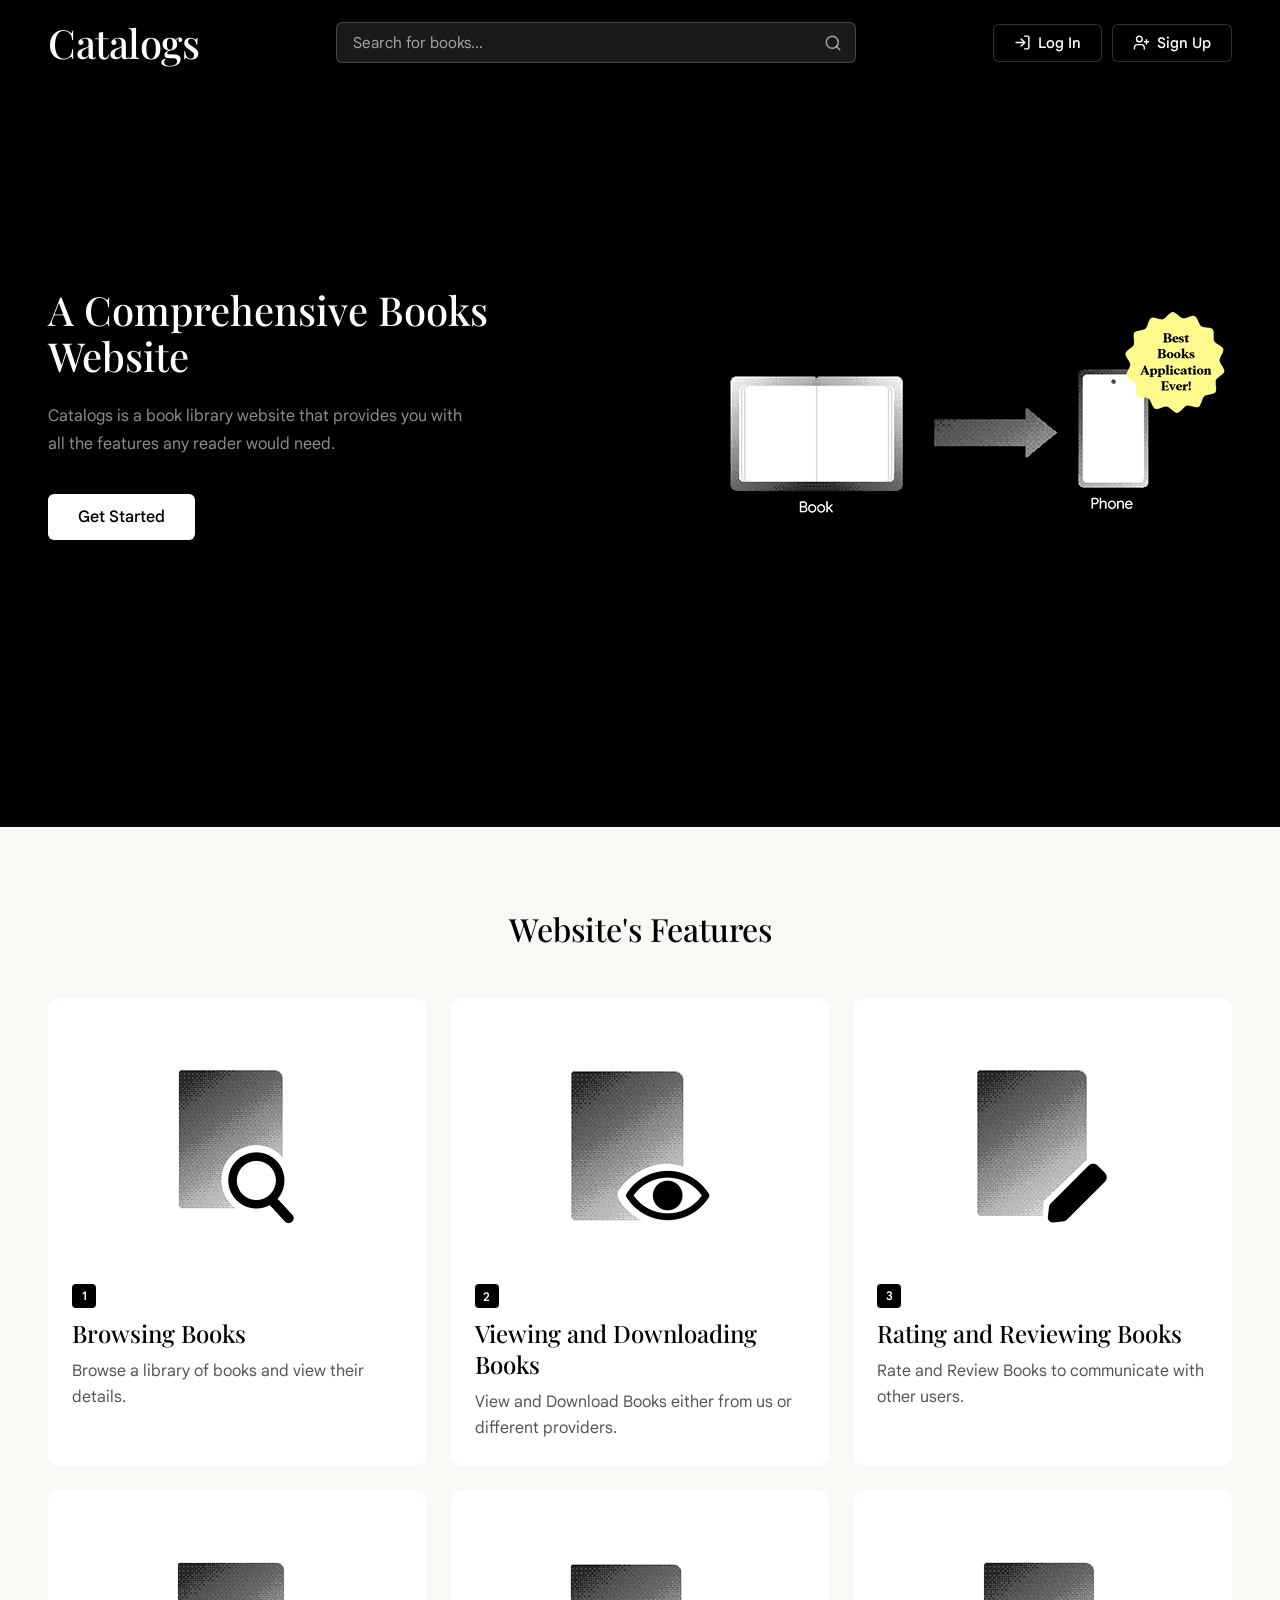
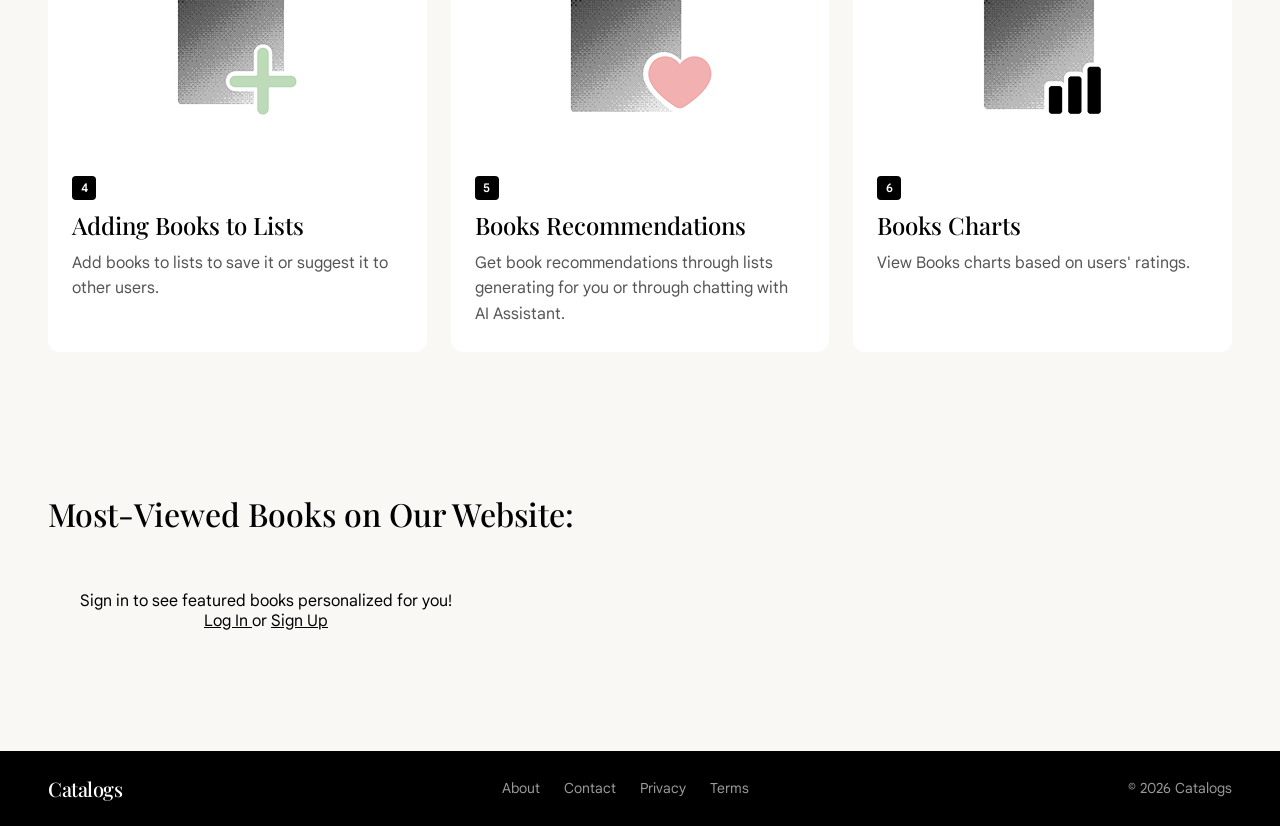
==== commit 32d4637a: "Front-end Co-authored-by: Copilot <copilot@github.com>" ====
--- a/Front-end/HTML/index.html
+++ b/Front-end/HTML/index.html
@@ -7,8 +7,11 @@
   <title>Catalogs</title>
   <link rel="stylesheet" href="../CSS/Shared CSS/shared1.css">
   <link rel="stylesheet" href="../CSS/index.css">
+  <link rel="stylesheet" href="../CSS/search.css">
+  <script src="../JavaScript/config.js"></script>
+  <script src="../JavaScript/auth-guard.js"></script>
+  <script src="../JavaScript/search.js" defer></script>
   <script src="../JavaScript/animations.js" defer></script>
-  <script src="../JavaScript/functions.js" defer></script>
   <script src="../JavaScript/books.js" defer></script>
 </head>
 
@@ -16,11 +19,11 @@
   <!-- NAVBAR -->
   <nav class="nav-bar">
     <div class="nav-logo">
-      <a href="homepage.html">Catalogs</a>
+      <a href="./index.html">Catalogs</a>
     </div>
 
     <div class="nav-search">
-      <input type="text" placeholder="Search for books..." id="navSearchInput" />
+      <input type="text" autocomplete="off" placeholder="Search for books..." id="navSearchInput" />
       <span class="search-icon">
         <img src="../assets/Images/Landing Page/Search.svg" alt="search icon">
       </span>
@@ -55,7 +58,7 @@
       Sign Up
     </a>
     <div class="mobile-search">
-      <input type="text" placeholder="Search for books..." id="mobileSearchInput" />
+      <input type="text" autocomplete="off" placeholder="Search for books..." id="mobileSearchInput" />
       <span class="search-icon">
         <img src="../assets/Images/Landing Page/Search.svg" alt="search icon">
       </span>
@@ -150,17 +153,35 @@
   <!-- FOOTER -->
   <footer>
     <div class="footer-logo">
-      <a href="#">Catalogs</a>
+      <a href="./index.html">Catalogs</a>
     </div>
     <nav class="footer-links">
-      <a>About</a>
-      <a>Contact</a>
-      <a>Privacy</a>
-      <a>Terms</a>
+      <a href="#">About</a>
+      <a href="#">Contact</a>
+      <a href="#">Privacy</a>
+      <a href="#">Terms</a>
     </nav>
     <span class="footer-copy">&copy; 2026 Catalogs</span>
   </footer>
 
+  <!-- SEARCH OVERLAY -->
+  <div class="search-overlay" id="searchOverlay">
+    <div class="search-overlay-inner">
+      <div class="search-overlay-bar">
+        <svg xmlns="http://www.w3.org/2000/svg" width="18" height="18" viewBox="0 0 24 24" fill="none"
+          stroke="currentColor" stroke-width="2">
+          <circle cx="11" cy="11" r="8" />
+          <path d="m21 21-4.35-4.35" />
+        </svg>
+        <input type="text" class="search-overlay-input" id="searchOverlayInput" placeholder="Search for books..."
+          autocomplete="off">
+        <button class="search-overlay-close" id="searchOverlayClose">&times;</button>
+      </div>
+      <p class="search-overlay-info" id="searchOverlayInfo"></p>
+      <div class="search-overlay-list" id="searchOverlayList"></div>
+    </div>
+  </div>
+
 </body>
 
 </html>
--- a/Front-end/CSS/Shared CSS/shared1.css
+++ b/Front-end/CSS/Shared CSS/shared1.css
@@ -1,21 +1,3 @@
-@font-face {
-  font-family: 'Product Sans';
-  src: url('../assets/Fonts/GoogleSans-VariableFont.woff2') format('woff2'),
-    url('../assets/Fonts/GoogleSans-VariableFont.ttf') format('truetype');
-  font-weight: 100 900;
-  font-style: normal;
-  font-display: swap;
-}
-
-@font-face {
-  font-family: 'Playfair Display';
-  src: url('../assets/Fonts/PlayfairDisplay-VariableFont.woff2') format('woff2'),
-    url('../assets/Fonts/PlayfairDisplay-VariableFont.ttf') format('truetype');
-  font-weight: 400 900;
-  font-style: normal;
-  font-display: swap;
-}
-
 * {
   box-sizing: border-box;
   margin: 0;
@@ -70,6 +52,17 @@
   font-family: 'Product Sans', sans-serif;
   outline: none;
   transition: border-color 0.2s ease;
+}
+
+.nav-search input:-webkit-autofill,
+.nav-search input:-webkit-autofill:hover,
+.nav-search input:-webkit-autofill:focus,
+.nav-search input:-webkit-autofill:active {
+  -webkit-box-shadow: 0 0 0px 1000px #1a1a1a inset !important;
+  -webkit-text-fill-color: #ccc !important;
+  -webkit-text-size-adjust: 0.95rem !important;
+  transition: background-color 5000s ease-in-out 0s;
+  border: 1px solid #ffffff80 !important;
 }
 
 .nav-search input::placeholder {
@@ -180,12 +173,14 @@
   padding: 48px 24px 40px;
   margin-top: 28px;
   overflow-y: visible;
-  transform: translateY(-100%);
-  transition: transform 0.35s ease;
+  opacity: 0;
+  visibility: hidden;
+  transition: opacity 0.6s ease, visibility 0.6s ease;
 }
 
 .mobile-menu.is-open {
-  transform: translateX(0);
+  opacity: 1;
+  visibility: visible;
 }
 
 .mobile-menu-logo {
@@ -244,6 +239,17 @@
   transition: border-color 0.2s ease;
 }
 
+.mobile-search input:-webkit-autofill,
+.mobile-search input:-webkit-autofill:hover,
+.mobile-search input:-webkit-autofill:focus,
+.mobile-search input:-webkit-autofill:active {
+  -webkit-box-shadow: 0 0 0px 1000px #1a1a1a inset !important;
+  -webkit-text-fill-color: #ccc !important;
+  -webkit-text-size-adjust: 0.95rem !important;
+  transition: background-color 5000s ease-in-out 0s;
+  border: 1px solid #ffffff80 !important;
+}
+
 .mobile-search input::placeholder {
   color: #ffffff99;
 }
--- a/Front-end/CSS/search.css
+++ b/Front-end/CSS/search.css
@@ -0,0 +1,227 @@
+@font-face {
+  font-family: 'Product Sans';
+  src: url('../assets/Fonts/GoogleSans-VariableFont.woff2') format('woff2'),
+    url('../assets/Fonts/GoogleSans-VariableFont.ttf') format('truetype');
+  font-weight: 100 900;
+  font-style: normal;
+  font-display: swap;
+}
+
+@font-face {
+  font-family: 'Playfair Display';
+  src: url('../assets/Fonts/PlayfairDisplay-VariableFont.woff2') format('woff2'),
+    url('../assets/Fonts/PlayfairDisplay-VariableFont.ttf') format('truetype');
+  font-weight: 400 900;
+  font-style: normal;
+  font-display: swap;
+}
+
+/* SEARCH OVERLAY */
+.search-overlay {
+    position: fixed;
+    inset: 0;
+    background: #f5f3ef;
+    z-index: 999;
+    overflow-y: auto;
+    opacity: 0;
+    visibility: hidden;
+    transition: opacity 0.2s ease, visibility 0.2s ease;
+}
+
+.search-overlay.open {
+    opacity: 1;
+    visibility: visible;
+}
+
+/* ── INNER WRAPPER ────────────────────────────────────────── */
+.search-overlay-inner {
+    max-width: 900px;
+    margin: 0 auto;
+    padding: 32px 24px 80px;
+}
+
+/* ── SEARCH BAR ROW ───────────────────────────────────────── */
+.search-overlay-bar {
+    display: flex;
+    align-items: center;
+    gap: 12px;
+    border-bottom: 2px solid #1a1a1a;
+    padding-bottom: 12px;
+    margin-bottom: 24px;
+}
+
+.search-overlay-bar svg {
+    flex-shrink: 0;
+    color: #777;
+}
+
+.search-overlay-input {
+    flex: 1;
+    border: none;
+    background: transparent;
+    font-size: 20px;
+    font-family: 'Product Sans', sans-serif;
+    color: #1a1a1a;
+    outline: none;
+}
+
+.search-overlay-input::placeholder {
+    color: #bbb;
+}
+
+.search-overlay-close {
+    background: none;
+    border: none;
+    font-size: 28px;
+    cursor: pointer;
+    color: #777;
+    line-height: 1;
+    padding: 0;
+    transition: color 0.15s;
+    flex-shrink: 0;
+}
+
+.search-overlay-close:hover {
+    color: #1a1a1a;
+}
+
+/* ── INFO LINE ────────────────────────────────────────────── */
+.search-overlay-info {
+    font-size: 13px;
+    color: #777;
+    margin-bottom: 12px;
+    font-family: 'Product Sans', sans-serif;
+    min-height: 20px;
+}
+
+.search-overlay-info span {
+    color: #1a1a1a;
+    font-weight: 600;
+}
+
+/* ── RESULTS LIST ─────────────────────────────────────────── */
+.search-overlay-list {
+    display: flex;
+    flex-direction: column;
+    background: #fff;
+    border: 1px solid #e0ddd8;
+    border-radius: 6px;
+    overflow: hidden;
+}
+
+.search-overlay-list:empty {
+    border: none;
+}
+
+/* ── RESULT ITEM ──────────────────────────────────────────── */
+.search-item {
+    display: flex;
+    align-items: center;
+    gap: 20px;
+    padding: 16px 20px;
+    border-bottom: 1px solid #eee;
+    cursor: pointer;
+    transition: background 0.15s;
+}
+
+.search-item:last-child {
+    border-bottom: none;
+}
+
+.search-item:hover {
+    background: #faf9f7;
+}
+
+/* Cover */
+.search-cover {
+    width: 52px;
+    height: 70px;
+    background: #ddd;
+    border-radius: 3px;
+    flex-shrink: 0;
+    overflow: hidden;
+    display: flex;
+    align-items: center;
+    justify-content: center;
+    color: #999;
+    font-size: 11px;
+    font-family: 'Product Sans', sans-serif;
+}
+
+.search-cover img {
+    width: 100%;
+    height: 100%;
+    object-fit: cover;
+}
+
+/* Info */
+.search-info-block {
+    flex: 1;
+}
+
+.search-book-title {
+    font-family: 'Playfair Display', serif;
+    font-size: 16px;
+    font-weight: 700;
+    color: #1a1a1a;
+    margin-bottom: 5px;
+}
+
+.search-book-title mark {
+    background: transparent;
+    color: #1a1a1a;
+    font-weight: 700;
+    text-decoration: underline;
+    text-decoration-color: #f0b429;
+    text-underline-offset: 2px;
+}
+
+.search-book-author {
+    font-size: 13px;
+    color: #777;
+    font-family: 'Product Sans', sans-serif;
+}
+
+/* ── EMPTY STATE ──────────────────────────────────────────── */
+.search-empty {
+    text-align: center;
+    padding: 60px 24px;
+}
+
+.search-empty-title {
+    font-family: 'Playfair Display', serif;
+    font-size: 20px;
+    color: #1a1a1a;
+    margin-bottom: 10px;
+}
+
+.search-empty-sub {
+    font-size: 14px;
+    color: #999;
+    font-family: 'Product Sans', sans-serif;
+}
+
+/* RESPONSIVE */
+@media (max-width: 768px) {
+    .search-overlay-inner {
+        padding: 24px 16px 60px;
+    }
+
+    .search-overlay-input {
+        font-size: 16px;
+    }
+
+    .search-item {
+        padding: 14px 16px;
+        gap: 14px;
+    }
+
+    .search-cover {
+        width: 44px;
+        height: 60px;
+    }
+
+    .search-book-title {
+        font-size: 14px;
+    }
+}
